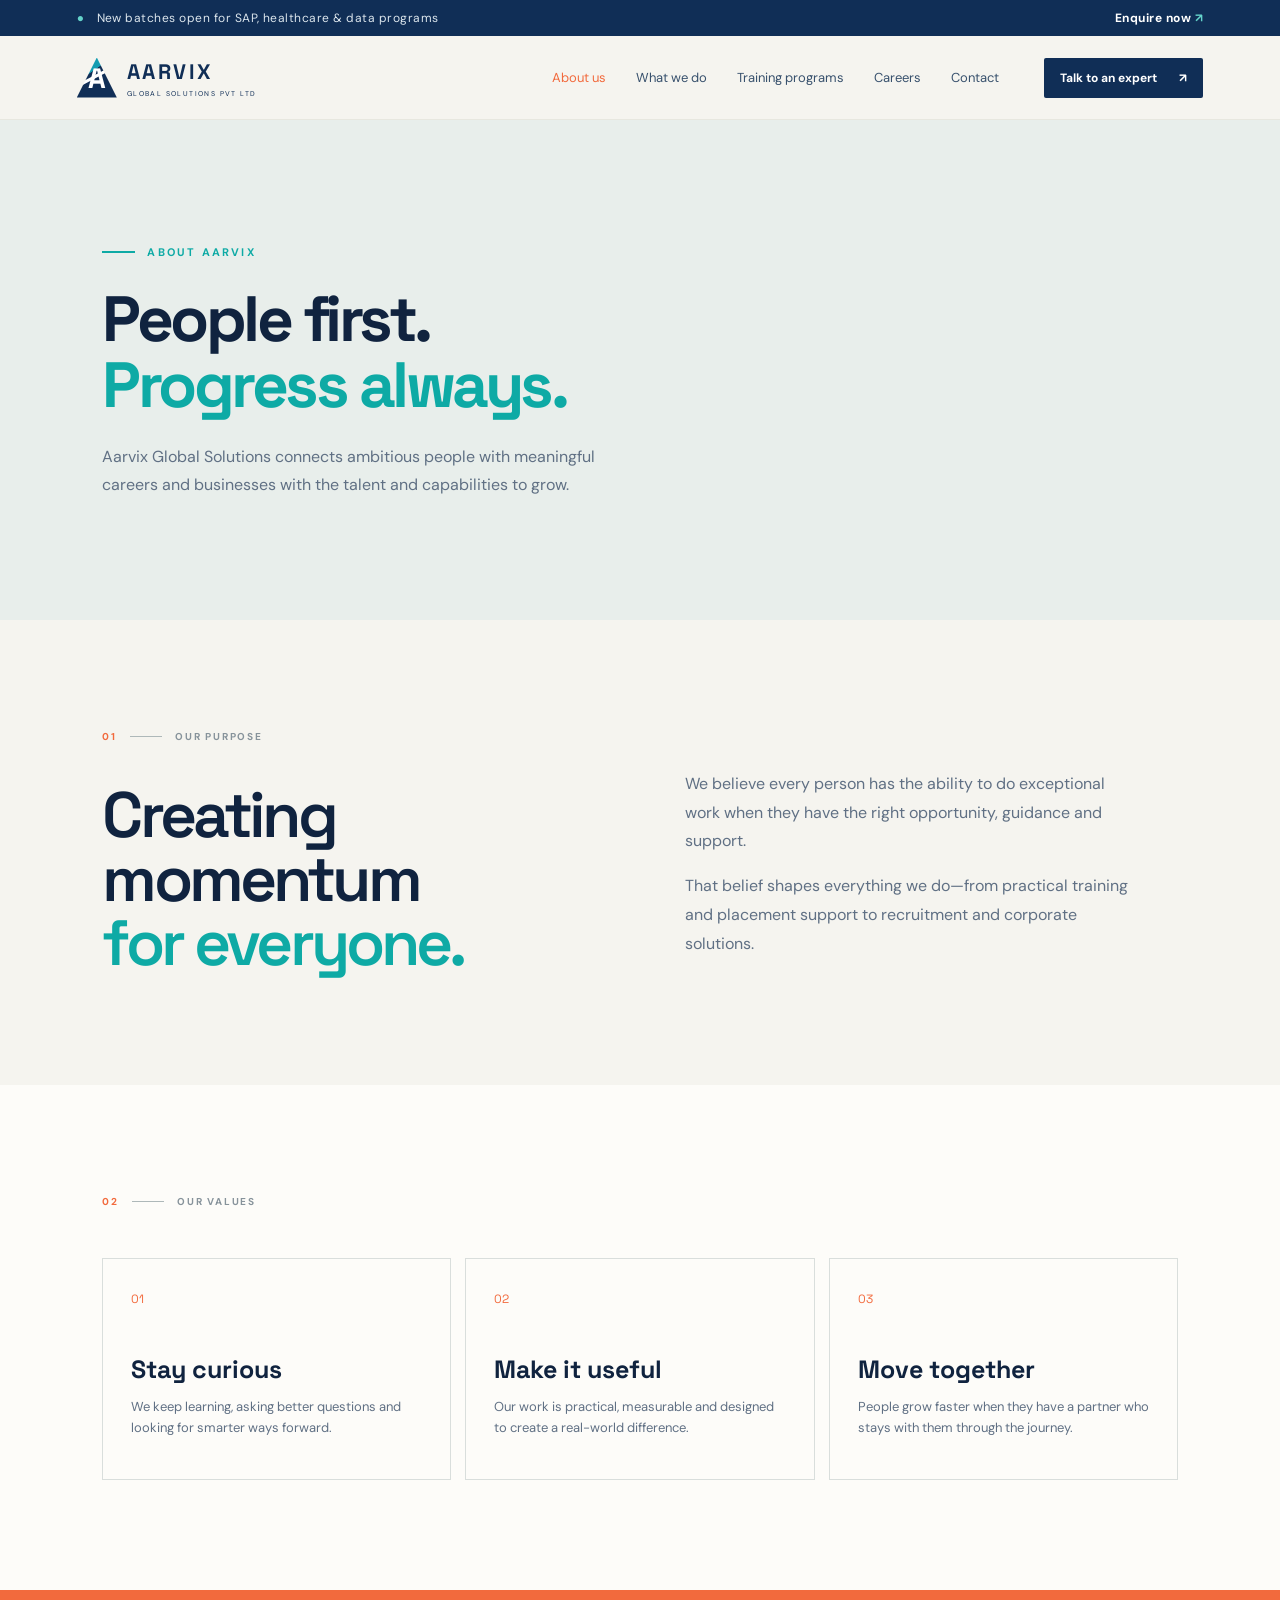
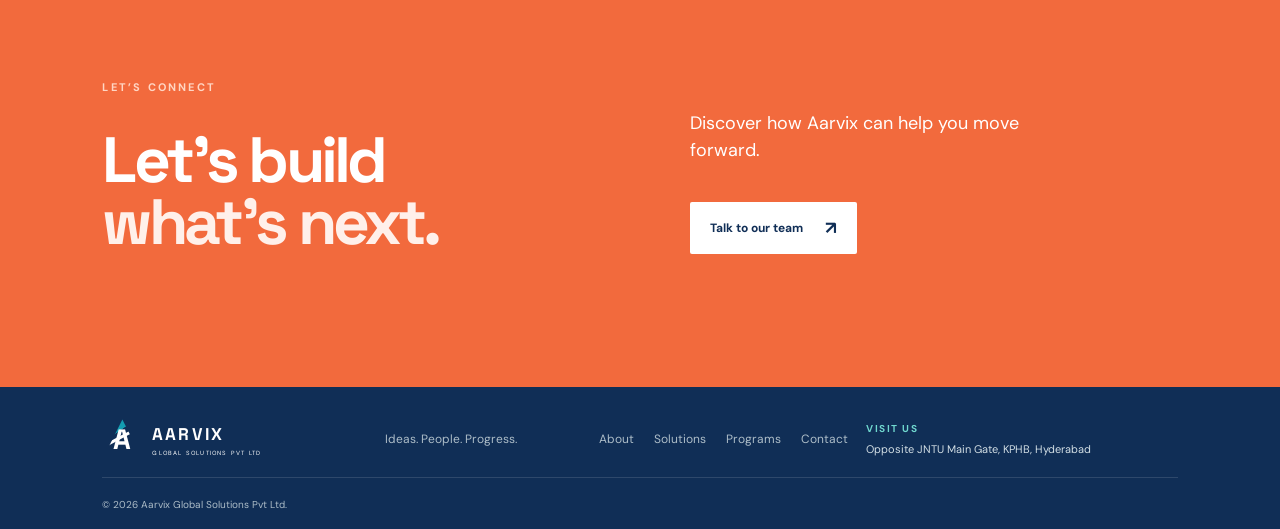
==== about.html @ 36da30fb "Initial commit Co-authored-by: Copilot <223556219+Copilot@users.noreply.github.com>" ====
<!doctype html>
<html lang="en">
<head>
  <meta charset="UTF-8" />
  <meta name="viewport" content="width=device-width, initial-scale=1.0" />
  <title>About Aarvix | Aarvix Global Solutions</title>
  <link rel="preconnect" href="https://fonts.googleapis.com" />
  <link rel="preconnect" href="https://fonts.gstatic.com" crossorigin />
  <link href="https://fonts.googleapis.com/css2?family=DM+Sans:wght@400;500;600;700&family=Space+Grotesk:wght@500;600;700&display=swap" rel="stylesheet" />
  <link rel="stylesheet" href="styles.css" />
</head>
<body>
  <div class="announcement"><span>●</span> New batches open for SAP, healthcare & data programs <a href="contact.html">Enquire now <span>↗</span></a></div>
  <header class="site-header"><a class="brand" href="index.html"><span class="brand-mark"><span>A</span><i></i></span><span><b>AARVIX</b><small>GLOBAL SOLUTIONS PVT LTD</small></span></a><nav class="desktop-nav" aria-label="Main navigation"><a class="active" href="about.html">About us</a><a href="solutions.html">What we do</a><a href="programs.html">Training programs</a><a href="careers.html">Careers</a><a href="contact.html">Contact</a></nav><a class="header-cta" href="contact.html">Talk to an expert <span>↗</span></a><button class="menu-toggle" aria-label="Open navigation">☰</button></header>
  <main>
    <section class="page-hero"><p class="eyebrow"><span class="eyebrow-line"></span> ABOUT AARVIX</p><h1>People first.<br /><em>Progress always.</em></h1><p>Aarvix Global Solutions connects ambitious people with meaningful careers and businesses with the talent and capabilities to grow.</p></section>
    <section class="section about-content"><div><div class="section-label"><span>01</span><i></i><span>OUR PURPOSE</span></div><h2>Creating momentum<br /><em>for everyone.</em></h2></div><div><p>We believe every person has the ability to do exceptional work when they have the right opportunity, guidance and support.</p><p>That belief shapes everything we do—from practical training and placement support to recruitment and corporate solutions.</p></div></section>
    <section class="section values-section"><div class="section-label"><span>02</span><i></i><span>OUR VALUES</span></div><div class="value-grid"><article><b>01</b><h3>Stay curious</h3><p>We keep learning, asking better questions and looking for smarter ways forward.</p></article><article><b>02</b><h3>Make it useful</h3><p>Our work is practical, measurable and designed to create a real-world difference.</p></article><article><b>03</b><h3>Move together</h3><p>People grow faster when they have a partner who stays with them through the journey.</p></article></div></section>
    <section class="contact-section"><div><p class="eyebrow">LET’S CONNECT</p><h2>Let’s build<br /><em>what’s next.</em></h2></div><div class="contact-right"><p>Discover how Aarvix can help you move forward.</p><a class="button button-light" href="contact.html">Talk to our team <span>↗</span></a></div></section>
  </main>
  <footer><a class="brand footer-brand" href="index.html"><span class="brand-mark"><span>A</span><i></i></span><span><b>AARVIX</b><small>GLOBAL SOLUTIONS PVT LTD</small></span></a><p>Ideas. People. Progress.</p><div><a href="about.html">About</a><a href="solutions.html">Solutions</a><a href="programs.html">Programs</a><a href="contact.html">Contact</a></div><address><span>Visit us</span>Opposite JNTU Main Gate, KPHB, Hyderabad</address><small>© 2026 Aarvix Global Solutions Pvt Ltd.</small></footer>
  <script src="script.js"></script>
</body>
</html>
---- styles.css ----
:root{--navy:#102e56;--ink:#10233f;--teal:#0eaaa5;--orange:#f26a3d;--cream:#f5f4ef;--line:#d9dedc}*{box-sizing:border-box}html{scroll-behavior:smooth}body{margin:0;font-family:"DM Sans",sans-serif;color:var(--ink);background:var(--cream)}a{color:inherit;text-decoration:none}button{font:inherit}.announcement{background:var(--navy);color:#dce6ed;padding:10px 6vw;font-size:12px;letter-spacing:.04em;display:flex;gap:12px;align-items:center}.announcement span{color:#64d3ca}.announcement a{margin-left:auto;color:#fff;font-weight:700}.site-header{height:84px;background:rgba(245,244,239,.96);display:flex;align-items:center;padding:0 6vw;gap:45px;position:sticky;top:0;z-index:5;border-bottom:1px solid #e7e7df}.brand{display:flex;align-items:center;gap:10px;color:var(--navy);line-height:1}.brand b{font:700 21px "Space Grotesk";letter-spacing:.12em}.brand small{display:block;font-size:7px;letter-spacing:.2em;margin-top:5px}.brand-mark{width:40px;height:40px;position:relative;display:grid;place-items:center;font:700 28px "Space Grotesk";color:#fff;background:linear-gradient(145deg,#139cb1 35%,var(--navy) 36%);clip-path:polygon(50% 0,100% 100%,0 100%)}.brand-mark i{position:absolute;width:32px;height:9px;border-top:3px solid #fff;transform:rotate(-28deg);top:16px;left:5px}.desktop-nav{display:flex;gap:30px;margin-left:auto;font-size:13px;color:#38516d}.desktop-nav a:hover,.text-link:hover{color:var(--orange)}.desktop-nav span{font-size:15px;margin-left:4px}.header-cta,.button{background:var(--orange);color:white;padding:14px 20px;border-radius:2px;font-size:12px;font-weight:700;display:inline-flex;gap:22px;align-items:center}.header-cta{background:var(--navy);padding:12px 16px}.menu-toggle{display:none;border:0;background:none;font-size:25px}.hero{min-height:620px;padding:80px 8vw 75px;display:grid;grid-template-columns:1fr 1fr;align-items:center;gap:55px;overflow:hidden}.eyebrow{font-size:11px;letter-spacing:.2em;font-weight:700;color:var(--teal);display:flex;align-items:center;gap:12px}.eyebrow-line{width:33px;height:2px;background:var(--teal)}h1,h2,h3,p{margin-top:0}h1,h2,h3{font-family:"Space Grotesk",sans-serif}h1{font-size:clamp(44px,5vw,74px);line-height:1.03;letter-spacing:-.055em;margin:24px 0}h1 em,h2 em{font-style:normal;color:var(--teal)}.hero-text{font-size:16px;line-height:1.7;max-width:470px;color:#53647a}.hero-actions{display:flex;align-items:center;gap:25px;margin:30px 0}.button span,.text-link span{font-size:18px}.text-link{font-weight:700;font-size:12px;border-bottom:1px solid currentColor;padding-bottom:5px}.hero-proof{display:flex;align-items:center;gap:14px;margin-top:44px}.avatars{display:flex}.avatars span,.avatars b{width:30px;height:30px;border-radius:50%;display:grid;place-items:center;color:#fff;font-size:9px;border:2px solid var(--cream);margin-left:-6px}.avatars span:first-child{margin:0;background:var(--orange)}.avatars span:nth-child(2){background:var(--teal)}.avatars span:nth-child(3){background:var(--navy)}.avatars b{background:#dfe6e5;color:var(--navy)}.hero-proof p{font-size:11px;color:#7a8897;margin:0;line-height:1.35}.hero-proof strong{color:var(--navy);font-size:13px}.hero-visual{position:relative;min-height:450px}.hero-image-frame{width:82%;height:430px;margin-left:auto;overflow:hidden;border-radius:145px 145px 5px 5px;box-shadow:20px 22px 0 rgba(14,170,165,.16)}.hero-image-frame img{width:100%;height:100%;object-fit:cover;object-position:center}.float-card{position:absolute;background:#fff;padding:15px 18px;display:flex;align-items:center;gap:12px;box-shadow:0 12px 35px #102e5625;border-radius:4px}.float-card-top{left:0;top:75px}.float-card-bottom{right:0;bottom:40px}.float-icon{background:var(--teal);color:#fff;width:32px;height:32px;border-radius:50%;display:grid;place-items:center}.float-icon.orange{background:var(--orange)}.float-card strong{display:block;font:700 21px "Space Grotesk"}.float-card small{display:block;color:#68798c;font-size:10px}.hero-ring{position:absolute;border:1px solid var(--orange);width:115px;height:115px;border-radius:50%;right:-20px;top:10px;z-index:-1}.logo-strip{border-block:1px solid var(--line);padding:26px 8vw;display:flex;align-items:center;gap:50px}.logo-strip p{font-size:10px;letter-spacing:.15em;color:#8995a1;margin:0}.logo-strip>div{display:flex;flex:1;justify-content:space-between;align-items:center;color:#9aa4ad;font:600 18px "Space Grotesk"}.logo-strip b:nth-child(2){font-size:24px}.logo-strip span{color:var(--teal)}.section{padding:110px 8vw}.section-label{display:flex;align-items:center;gap:13px;color:#87939b;font-size:10px;letter-spacing:.18em;font-weight:700}.section-label span:first-child{color:var(--orange)}.section-label i{width:32px;height:1px;background:#aeb8b9}.intro-grid,.section-heading{display:grid;grid-template-columns:1.25fr 1fr;gap:80px;margin-top:44px}.intro-grid h2,.section-heading h2{font-size:clamp(36px,4vw,57px);line-height:1.03;letter-spacing:-.06em;margin:0}.intro-grid p,.section-heading p{max-width:400px;line-height:1.75;color:#607084;margin:8px 0 28px}.stats{display:grid;grid-template-columns:repeat(4,1fr);border-top:1px solid var(--line);margin-top:90px;padding-top:30px;gap:20px}.stats>div{display:flex;gap:15px;align-items:center;border-right:1px solid var(--line)}.stats strong{font:600 34px "Space Grotesk";color:var(--navy)}.stats span{font-size:11px;line-height:1.4;color:#71808b}.services-section{background:#e8eeeb}.section-heading{margin-bottom:50px}.service-grid{display:grid;grid-template-columns:repeat(4,1fr);gap:14px}.service-card{padding:25px 24px 27px;min-height:340px;display:flex;flex-direction:column;color:white;position:relative}.service-card p{font-size:12px;line-height:1.6;opacity:.78}.service-card h3{font-size:24px;line-height:1.05;margin:28px 0 17px}.service-card a{margin-top:auto;font-size:11px;font-weight:700}.service-card a span{font-size:18px;margin-left:12px}.service-number{position:absolute;top:23px;right:22px;font:12px "Space Grotesk";opacity:.6}.service-icon{font-size:29px}.service-dark{background:var(--navy)}.service-teal{background:var(--teal)}.service-orange{background:var(--orange)}.service-pale{background:#cad8d2;color:var(--navy)}.feature-section{background:var(--navy);color:white;padding:0 8vw;display:grid;grid-template-columns:1fr 1fr;min-height:600px}.feature-content{padding:95px 0}.light{color:#83d4ca}.feature-content h2{font-size:clamp(42px,5vw,64px);line-height:.98;letter-spacing:-.06em;margin:43px 0 22px}.feature-content h2 em{color:#77d8ca}.feature-content>p{color:#bbcad5;line-height:1.7;max-width:430px}.button-light{background:white;color:var(--navy);margin:20px 0 43px}.program-pills{display:flex;gap:8px;flex-wrap:wrap}.program-pills span{font-size:10px;border:1px solid #536d86;border-radius:20px;padding:8px 12px;color:#bccbd5}.feature-image{position:relative;min-height:600px;overflow:hidden}.feature-image img{width:100%;height:100%;object-fit:cover}.feature-image:after{content:"";position:absolute;inset:0;background:linear-gradient(0deg,#102e56 0%,transparent 45%)}.image-caption{position:absolute;bottom:35px;left:35px;z-index:1}.image-caption span,.image-caption small{display:block;color:#b8c8d3;font-size:10px}.image-caption b{display:block;font:25px "Space Grotesk";margin:5px 0}.pathways{background:#fdfcf9}.path-grid{display:grid;grid-template-columns:repeat(3,1fr);gap:14px;margin-top:55px}.path-grid a{border:1px solid var(--line);padding:28px;min-height:260px;transition:.25s}.path-grid a:hover{transform:translateY(-6px);border-color:var(--teal);box-shadow:0 10px 25px #102e5612}.path-grid span{font:12px "Space Grotesk";color:var(--orange)}.path-grid h3{font-size:26px;margin:40px 0 12px}.path-grid p{color:#6c7b89;font-size:12px;line-height:1.6;max-width:260px}.path-grid b{font-size:11px}.path-grid strong{font-size:18px;margin-left:12px}.story-section{display:grid;grid-template-columns:1fr 1fr;gap:90px;align-items:center;background:#e8eeeb}.story-image{height:480px;overflow:hidden}.story-image img{width:100%;height:100%;object-fit:cover}.story-copy h2{font-size:clamp(45px,5vw,65px);line-height:1;letter-spacing:-.06em;margin:42px 0 22px}.story-copy>p{line-height:1.8;color:#637485;max-width:420px}.contact-section{background:var(--orange);color:#fff;padding:90px 8vw;display:grid;grid-template-columns:1fr 1fr;gap:100px}.contact-section .eyebrow{color:#ffd6c4}.contact-section h2{font-size:clamp(45px,5vw,67px);line-height:.97;letter-spacing:-.06em;margin:35px 0 0}.contact-section h2 em{color:#fff0ea}.contact-right{padding-top:30px}.contact-right>p{font-size:18px;max-width:330px;line-height:1.5}.contact-details{border-top:1px solid #ffffff66;margin-top:45px;padding-top:20px;display:flex;flex-direction:column;gap:9px;font-size:12px;font-weight:700}footer{background:var(--navy);color:#adbdc8;padding:45px 8vw 25px;display:grid;grid-template-columns:1.3fr 1fr 1.2fr;gap:25px;align-items:center;font-size:12px}footer .brand{color:#fff}footer p{margin:0}footer div{display:flex;gap:20px;justify-content:flex-end}footer div a:hover{color:#fff}footer>small{grid-column:1/-1;border-top:1px solid #ffffff20;padding-top:20px;font-size:10px}.footer-brand b{font-size:17px}.footer-brand small{font-size:6px}
@media(max-width:800px){.desktop-nav,.header-cta{display:none}.menu-toggle{display:block;margin-left:auto}.site-header{padding:0 5vw}.desktop-nav.mobile-open{display:flex;position:absolute;top:84px;left:0;right:0;background:var(--cream);padding:22px 7vw;flex-direction:column;gap:20px;border-bottom:1px solid var(--line);box-shadow:0 12px 20px #102e5610}.hero{grid-template-columns:1fr;padding:60px 7vw}.hero-visual{min-height:390px}.hero-image-frame{width:88%;height:360px}.logo-strip{display:block;padding:24px 7vw}.logo-strip p{margin-bottom:22px}.logo-strip>div{gap:20px;flex-wrap:wrap}.logo-strip b{font-size:15px}.section{padding:75px 7vw}.intro-grid,.section-heading{grid-template-columns:1fr;gap:20px}.stats{margin-top:55px;grid-template-columns:repeat(2,1fr);gap:25px}.stats>div:nth-child(2){border:0}.service-grid{grid-template-columns:repeat(2,1fr)}.feature-section{grid-template-columns:1fr;padding:0 7vw}.feature-content{padding:70px 0 45px}.feature-image{min-height:430px;margin:0 -7vw}.path-grid{grid-template-columns:1fr}.story-section{grid-template-columns:1fr;gap:45px}.story-image{height:380px}.contact-section{grid-template-columns:1fr;gap:10px;padding:70px 7vw}.contact-right{padding-top:0}footer{grid-template-columns:1fr 1fr;padding:35px 7vw}footer div{justify-content:flex-start;flex-wrap:wrap}footer>small{grid-column:1/-1}}@media(max-width:480px){.announcement{font-size:10px}.hero{padding-top:45px}h1{font-size:47px}.hero-actions{align-items:flex-start;flex-direction:column}.float-card{transform:scale(.85);transform-origin:left}.float-card-bottom{transform-origin:right}.service-grid{grid-template-columns:1fr}.service-card{min-height:280px}.stats strong{font-size:27px}.stats span{font-size:10px}.feature-content h2{font-size:46px}.footer-brand{grid-column:1/-1}footer p{grid-column:1/-1}}

/* Image-free course and career panels */
.hero-visual-panel{width:82%;height:430px;margin-left:auto;padding:44px 36px;background:linear-gradient(145deg,#0d345e,#087d89);border-radius:145px 145px 5px 5px;box-shadow:20px 22px 0 rgba(14,170,165,.16);color:#fff;display:flex;flex-direction:column;justify-content:center}.panel-kicker{font-size:10px;letter-spacing:.2em;color:#8ee5dd}.hero-visual-panel strong{font:600 clamp(38px,4vw,60px)/.95 "Space Grotesk";letter-spacing:-.07em;margin:22px 0 36px}.hero-visual-panel em{font-style:normal;color:#72ddd3}.panel-grid{display:grid;grid-template-columns:1fr 1fr;gap:8px}.panel-grid span{border:1px solid #ffffff40;padding:11px 10px;font-size:10px;color:#d9eff0}
.course-catalog{padding:70px 0 55px 45px;display:flex;flex-direction:column;justify-content:center}.catalog-heading{display:flex;justify-content:space-between;align-items:baseline;border-bottom:1px solid #ffffff40;padding-bottom:15px;color:#8ee5dd;font-size:10px;letter-spacing:.16em}.catalog-heading b{font:500 11px "DM Sans";color:#c5d4dd;letter-spacing:0}.course-columns{display:grid;grid-template-columns:1fr 1fr;gap:12px;margin-top:16px}.course-columns article{border:1px solid #ffffff2b;padding:15px 16px}.course-columns h3{font:600 14px "Space Grotesk";margin:0 0 12px;color:#fff}.course-columns h3 span{color:#f68b67;font-size:10px;margin-right:8px}.course-columns ul{list-style:none;margin:0;padding:0}.course-columns li{font-size:11px;font-weight:700;border-top:1px solid #ffffff1c;padding:8px 0;color:#e9f1f1}.course-columns small{display:block;font-size:9px;font-weight:400;color:#9db5bf;margin-top:2px}
.non-it-course{border-color:#f68b6766!important}.non-it-course h3 span{color:#8ee5dd}.course-columns ul{list-style:none;margin:0;padding:0}.course-columns li{font-size:11px;font-weight:700;border-top:1px solid #ffffff1c;padding:8px 0;color:#e9f1f1}.course-columns small{display:block;font-size:9px;font-weight:400;color:#9db5bf;margin-top:2px}
.story-card{height:480px;background:linear-gradient(145deg,#f26a3d,#d94835);padding:46px 42px;color:#fff;display:flex;flex-direction:column;justify-content:flex-end}.story-card>span{font-size:10px;letter-spacing:.2em}.story-card strong{font:600 54px/1 "Space Grotesk";letter-spacing:-.07em;margin:20px 0}.story-card em{font-style:normal;color:#ffe1d4}.story-card p{font-size:12px;color:#ffe9e1}.story-card a{font-size:11px;font-weight:700;margin-top:25px}.story-card b{font-size:18px;margin-left:12px}.address{display:block;color:#ffe9e1;font-size:11px;line-height:1.5;max-width:280px}footer address{grid-column:auto;font-style:normal;font-size:11px;line-height:1.5;color:#d2dee4}footer address span{display:block;color:#70d8cf;font-size:10px;font-weight:700;letter-spacing:.15em;text-transform:uppercase;margin-bottom:5px}
.contact-actions{display:flex;gap:12px;flex-wrap:wrap}.button-call{background:transparent;border:1px solid #fff;color:#fff}.button-call:hover{background:#fff;color:var(--orange)}
footer{grid-template-columns:1.15fr .85fr 1fr 1.35fr;gap:18px;padding-top:32px;padding-bottom:18px}footer div{justify-content:flex-start}footer address{margin:0}
@media(max-width:800px){.hero-visual-panel{width:88%;height:360px}.course-catalog{padding:0 0 55px}.course-columns{grid-template-columns:1fr}.story-card{height:380px}footer{grid-template-columns:1fr 1fr;padding-top:35px;padding-bottom:25px}footer address{grid-column:1/-1}}
@media(max-width:600px){.announcement{padding:9px 5vw;font-size:10px;line-height:1.25}.announcement a{white-space:nowrap}.site-header{height:76px;gap:12px}.desktop-nav.mobile-open{top:76px}.brand b{font-size:18px}.brand small{font-size:6px}.brand-mark{width:36px;height:36px;font-size:25px}.hero{padding:52px 7vw 60px;gap:30px}.hero-copy h1{font-size:clamp(43px,13vw,58px)}.hero-text{font-size:14px}.hero-actions{margin:25px 0}.hero-visual{min-height:350px}.hero-visual-panel{height:330px;padding:35px 25px;border-radius:110px 110px 5px 5px}.hero-visual-panel strong{font-size:42px;margin:18px 0 28px}.float-card{padding:11px 13px}.float-card-top{left:-4px}.float-card-bottom{right:-4px}.float-card strong{font-size:17px}.section{padding:62px 7vw}.intro-grid,.section-heading{margin-top:30px}.stats{margin-top:45px}.stats>div{border:0}.service-card{padding:22px 20px}.feature-content{padding:60px 0 38px}.feature-content h2{margin-top:32px}.course-catalog{padding-bottom:45px}.catalog-heading{display:block;line-height:1.5}.catalog-heading b{display:block;margin-top:5px}.course-columns{gap:9px}.course-columns article{padding:14px}.course-columns h3{font-size:13px}.path-grid{margin-top:35px}.story-section{gap:35px}.story-card{height:330px;padding:30px}.story-card strong{font-size:43px}.contact-section{padding:62px 7vw}.contact-actions{flex-direction:column;align-items:stretch}.contact-actions .button{justify-content:space-between}.contact-details{margin-top:32px}footer{display:flex;flex-direction:column;align-items:flex-start;gap:18px;padding:30px 7vw 22px}footer p{margin:0}footer div{gap:15px}footer address{order:4}.footer-brand{order:1}footer p{order:2}footer div{order:3}footer>small{order:5;width:100%}}

.page-hero{padding:125px 8vw 105px;background:#e8eeeb}.page-hero-dark{background:var(--navy);color:#fff}.page-hero h1{max-width:850px;margin:28px 0 24px}.page-hero>p:last-child{max-width:520px;line-height:1.75;color:#607084;font-size:16px}.page-hero-dark>p:last-child{color:#c0d0d9}.about-content{display:grid;grid-template-columns:1fr 1fr;gap:90px;align-items:start}.about-content h2,.contact-page-grid h2{font:600 clamp(40px,5vw,64px)/1 "Space Grotesk";letter-spacing:-.06em;margin:40px 0 0}.about-content>div:last-child{padding-top:40px}.about-content p,.contact-page-grid p{line-height:1.8;color:#607084;max-width:450px}.values-section{background:#fdfcf9}.value-grid{display:grid;grid-template-columns:repeat(3,1fr);gap:14px;margin-top:50px}.value-grid article{border:1px solid var(--line);padding:28px;min-height:220px}.value-grid b{color:var(--orange);font:12px "Space Grotesk"}.value-grid h3{font-size:25px;margin:45px 0 12px}.value-grid p{color:#607084;font-size:13px;line-height:1.6}.standalone-services{padding-top:0;background:#e8eeeb}.standalone-services .service-grid{padding-top:15px}.standalone-feature{min-height:auto}.standalone-pathways{padding-top:0}.career-callout{display:grid;grid-template-columns:1fr 1fr;gap:90px;align-items:center;background:#e8eeeb}.career-callout h2{font-size:clamp(40px,5vw,60px);line-height:1;letter-spacing:-.06em;margin:38px 0 22px}.career-callout p{max-width:420px;line-height:1.8;color:#607084}.contact-page-grid{display:grid;grid-template-columns:1fr 1fr;gap:90px;align-items:start}.contact-card{background:var(--orange);padding:48px;color:#fff;display:flex;flex-direction:column;align-items:flex-start}.contact-card .button-call{margin-top:12px}.contact-card .contact-details{width:100%;margin-top:45px}.contact-card .address{margin-top:15px}.desktop-nav .active{color:var(--orange)}
.direct-contact{padding:100px 8vw;background:#e8edf2;display:grid;grid-template-columns:1fr 1fr;gap:80px}.enquiry-form-wrap h2,.direct-lines h2{font:600 clamp(38px,4.5vw,62px)/1 "Space Grotesk";letter-spacing:-.06em;margin:32px 0 38px}.enquiry-form-wrap form{display:flex;flex-direction:column;max-width:600px}.enquiry-form-wrap label{font-size:14px;margin:0 0 8px;color:var(--navy)}.enquiry-form-wrap input,.enquiry-form-wrap textarea{font:14px "DM Sans";background:#f4f6f8;border:1px solid #c5ced7;border-radius:4px;padding:16px 20px;margin-bottom:28px;color:var(--ink)}.enquiry-form-wrap textarea{min-height:120px;resize:vertical}.enquiry-form-wrap input:focus,.enquiry-form-wrap textarea:focus{outline:2px solid #7bd4cf;outline-offset:1px}.form-submit{border:0;cursor:pointer;align-self:flex-start}.direct-lines{padding-top:3px}.direct-lines>p{font-size:18px;line-height:1.55;color:var(--ink);max-width:560px}.direct-phone{display:block;font:24px "Space Grotesk";border-bottom:3px dotted #81909d;padding:18px 0 10px;max-width:540px}.line-note{font-size:14px!important;margin:25px 0 18px}.whatsapp-button{display:inline-flex;background:#20c968;color:#fff;padding:18px 32px;border-radius:4px;font-weight:700;gap:25px;margin-top:10px}.contact-location{border-top:1px solid #b8c4ce;margin-top:45px;padding-top:20px;display:flex;flex-direction:column;gap:6px;font-size:13px;color:#44576a}.contact-location strong{color:var(--orange);font-size:11px;letter-spacing:.14em;text-transform:uppercase}
@media(max-width:800px){.page-hero{padding:80px 7vw 70px}.about-content,.contact-page-grid,.career-callout{grid-template-columns:1fr;gap:25px}.about-content>div:last-child{padding-top:0}.value-grid{grid-template-columns:1fr;margin-top:35px}.standalone-services{padding-top:60px}.career-callout{gap:45px}}
@media(max-width:600px){.direct-contact{padding:62px 7vw;grid-template-columns:1fr;gap:55px}.enquiry-form-wrap h2,.direct-lines h2{margin:28px 0 30px}.enquiry-form-wrap input,.enquiry-form-wrap textarea{margin-bottom:22px}.enquiry-form-wrap .button{width:100%;justify-content:space-between}.direct-lines>p{font-size:16px}.direct-phone{font-size:21px}.whatsapp-button{width:100%;justify-content:space-between}.contact-location{margin-top:35px}}
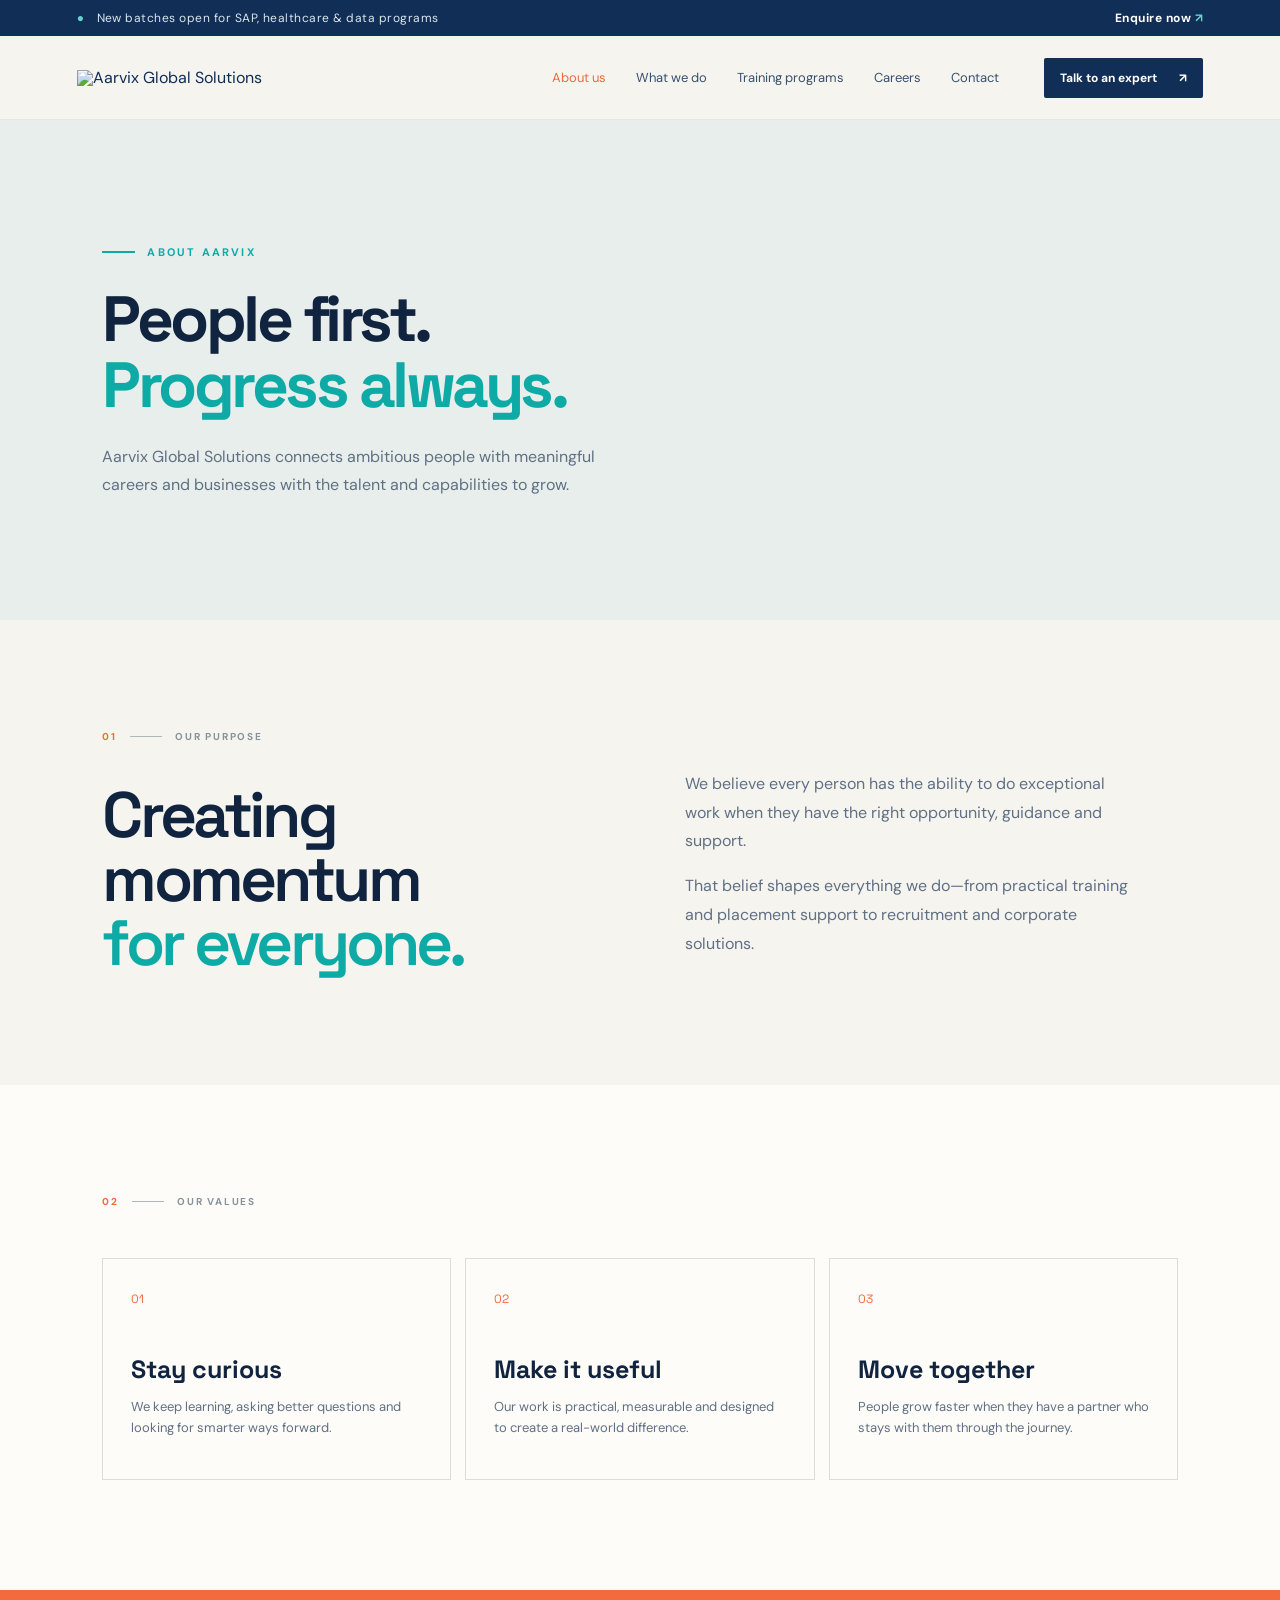
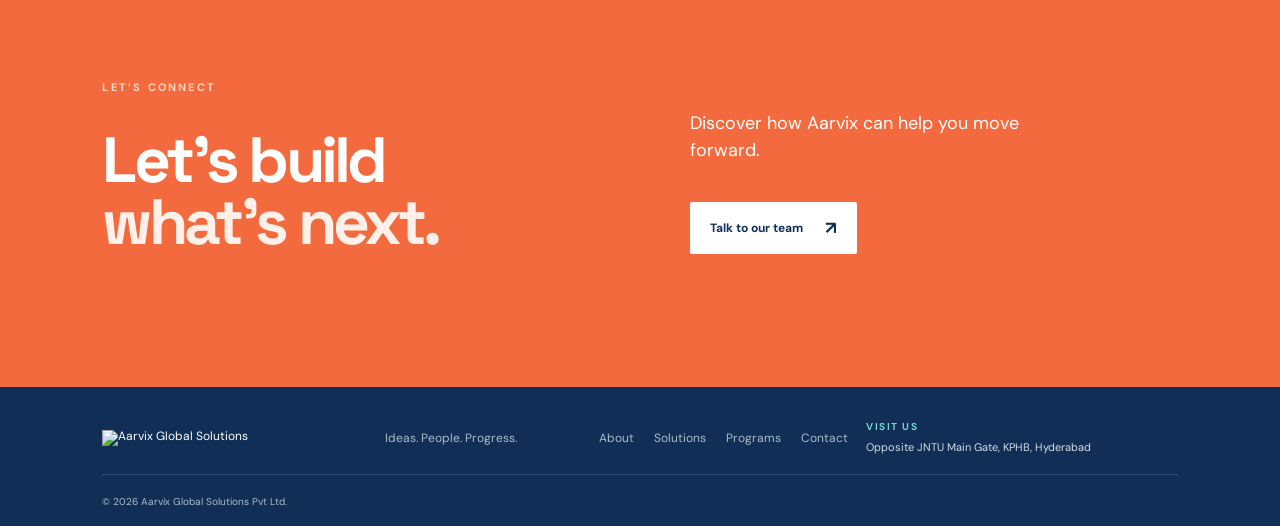
==== commit 9156d73a: "Update about.html" ====
--- a/about.html
+++ b/about.html
@@ -11,14 +11,14 @@
 </head>
 <body>
   <div class="announcement"><span>●</span> New batches open for SAP, healthcare & data programs <a href="contact.html">Enquire now <span>↗</span></a></div>
-  <header class="site-header"><a class="brand" href="index.html"><span class="brand-mark"><span>A</span><i></i></span><span><b>AARVIX</b><small>GLOBAL SOLUTIONS PVT LTD</small></span></a><nav class="desktop-nav" aria-label="Main navigation"><a class="active" href="about.html">About us</a><a href="solutions.html">What we do</a><a href="programs.html">Training programs</a><a href="careers.html">Careers</a><a href="contact.html">Contact</a></nav><a class="header-cta" href="contact.html">Talk to an expert <span>↗</span></a><button class="menu-toggle" aria-label="Open navigation">☰</button></header>
+  <header class="site-header"><a class="brand" href="index.html"><img class="brand-logo" src="assets/aarvix-logo-cropped.png" alt="Aarvix Global Solutions" /></a><nav class="desktop-nav" aria-label="Main navigation"><a class="active" href="about.html">About us</a><a href="solutions.html">What we do</a><a href="programs.html">Training programs</a><a href="careers.html">Careers</a><a href="contact.html">Contact</a></nav><a class="header-cta" href="contact.html">Talk to an expert <span>↗</span></a><button class="menu-toggle" aria-label="Open navigation">☰</button></header>
   <main>
     <section class="page-hero"><p class="eyebrow"><span class="eyebrow-line"></span> ABOUT AARVIX</p><h1>People first.<br /><em>Progress always.</em></h1><p>Aarvix Global Solutions connects ambitious people with meaningful careers and businesses with the talent and capabilities to grow.</p></section>
     <section class="section about-content"><div><div class="section-label"><span>01</span><i></i><span>OUR PURPOSE</span></div><h2>Creating momentum<br /><em>for everyone.</em></h2></div><div><p>We believe every person has the ability to do exceptional work when they have the right opportunity, guidance and support.</p><p>That belief shapes everything we do—from practical training and placement support to recruitment and corporate solutions.</p></div></section>
     <section class="section values-section"><div class="section-label"><span>02</span><i></i><span>OUR VALUES</span></div><div class="value-grid"><article><b>01</b><h3>Stay curious</h3><p>We keep learning, asking better questions and looking for smarter ways forward.</p></article><article><b>02</b><h3>Make it useful</h3><p>Our work is practical, measurable and designed to create a real-world difference.</p></article><article><b>03</b><h3>Move together</h3><p>People grow faster when they have a partner who stays with them through the journey.</p></article></div></section>
     <section class="contact-section"><div><p class="eyebrow">LET’S CONNECT</p><h2>Let’s build<br /><em>what’s next.</em></h2></div><div class="contact-right"><p>Discover how Aarvix can help you move forward.</p><a class="button button-light" href="contact.html">Talk to our team <span>↗</span></a></div></section>
   </main>
-  <footer><a class="brand footer-brand" href="index.html"><span class="brand-mark"><span>A</span><i></i></span><span><b>AARVIX</b><small>GLOBAL SOLUTIONS PVT LTD</small></span></a><p>Ideas. People. Progress.</p><div><a href="about.html">About</a><a href="solutions.html">Solutions</a><a href="programs.html">Programs</a><a href="contact.html">Contact</a></div><address><span>Visit us</span>Opposite JNTU Main Gate, KPHB, Hyderabad</address><small>© 2026 Aarvix Global Solutions Pvt Ltd.</small></footer>
+  <footer><a class="brand footer-brand" href="index.html"><img class="brand-logo" src="assets/aarvix-logo-cropped.png" alt="Aarvix Global Solutions" /></a><p>Ideas. People. Progress.</p><div><a href="about.html">About</a><a href="solutions.html">Solutions</a><a href="programs.html">Programs</a><a href="contact.html">Contact</a></div><address><span>Visit us</span>Opposite JNTU Main Gate, KPHB, Hyderabad</address><small>© 2026 Aarvix Global Solutions Pvt Ltd.</small></footer>
   <script src="script.js"></script>
 </body>
 </html>
